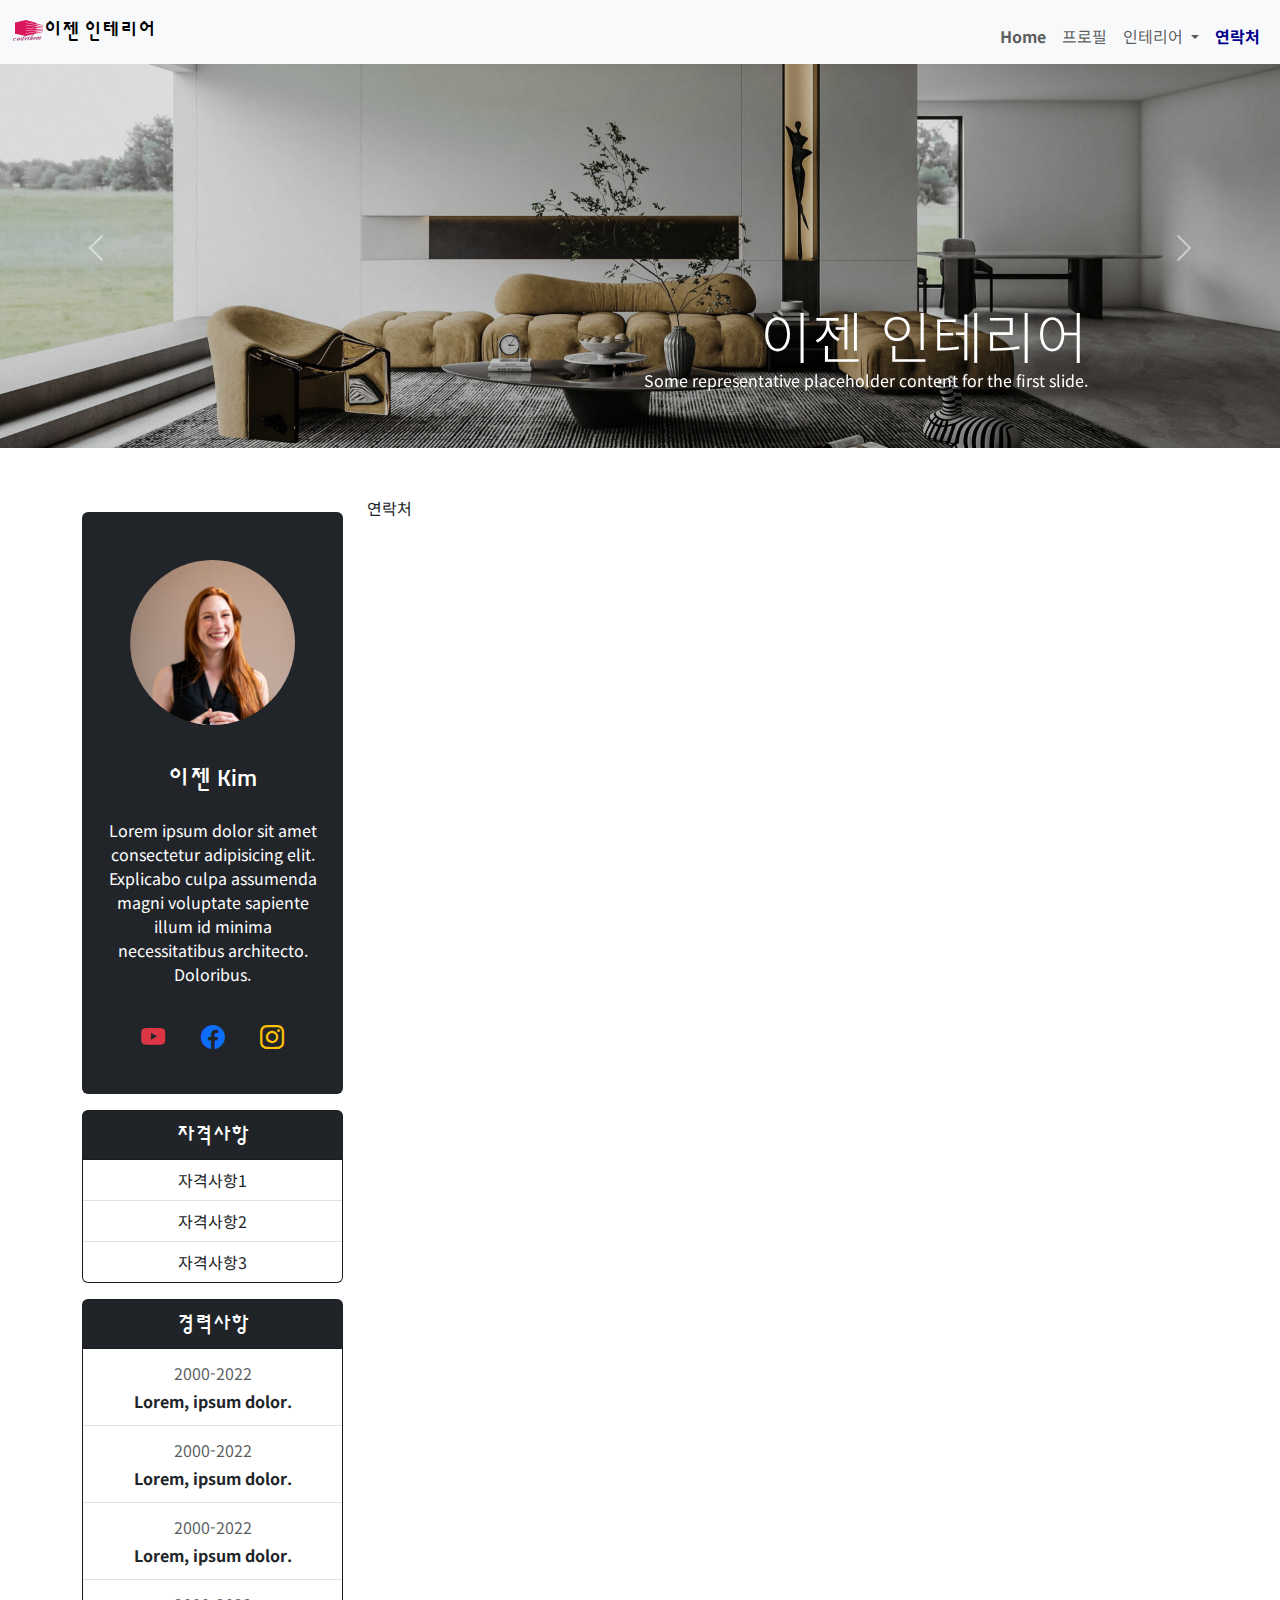
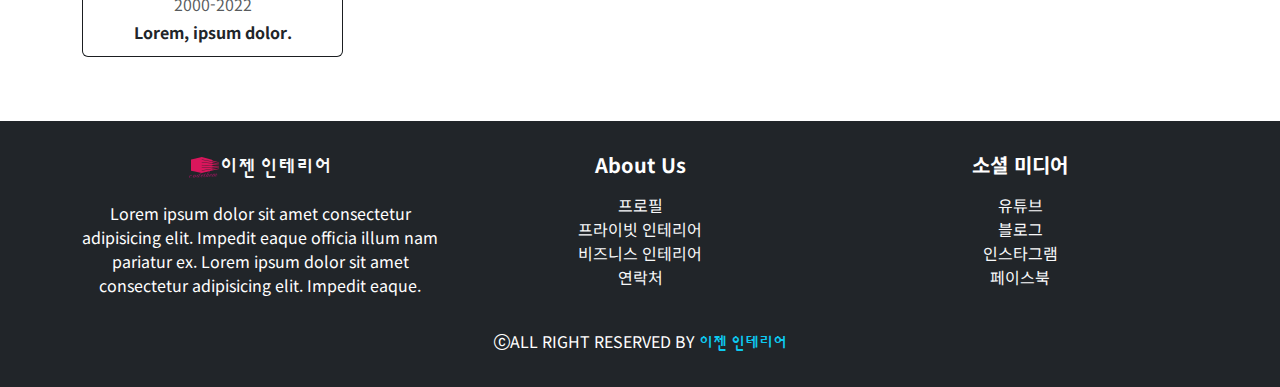
==== contact.html @ d4eebe7d "2024/04/24 부트스트랩코딩 index.html, business-interior.html, private-interior.html, profile.html" ====
<!DOCTYPE html>
<html lang="ko">
  <head>
    <meta charset="UTF-8" />
    <meta name="viewport" content="width=device-width, initial-scale=1.0" />
    <title>Document</title>
    <link href="./css/bootstrap.min.css" rel="stylesheet" />
    <link href="./css/style.css" rel="stylesheet" />
    <link
      rel="stylesheet"
      href="https://cdn.jsdelivr.net/npm/bootstrap-icons@1.11.3/font/bootstrap-icons.min.css"
    />
  </head>
  <body>
    <!-- 네비 바 시작 -->
    <nav class="navbar navbar-expand-md bg-light fixed-top">
      <div class="container-fluid">
        <a href="index.html" class="logo-font navbar-brand"
          ><img src="./images/logo.png" alt="로고" />이젠 인테리어</a
        >
        <button
          class="navbar-toggler"
          type="button"
          data-bs-toggle="collapse"
          data-bs-target="#menubar"
          aria-controls="menubar"
          aria-expanded="false"
          aria-label="메뉴"
        >
          <span class="navbar-toggler-icon"></span>
        </button>
        <div class="collapse navbar-collapse" id="menubar">
          <ul class="navbar-nav ms-auto my-2 mb-md-0">
            <li class="nav-item">
              <a href="index.html" class="nav-link fw-bold">Home</a>
            </li>
            <li class="nav-item">
              <a class="nav-link" href="profile.html">프로필</a>
            </li>
            <li class="nav-item dropdown">
              <a
                class="nav-link dropdown-toggle"
                href="#"
                role="button"
                data-bs-toggle="dropdown"
                aria-expanded="false"
              >
                인테리어
              </a>
              <ul class="dropdown-menu">
                <li>
                  <a class="dropdown-item" href="private-interior.html"
                    >개인 공간</a
                  >
                </li>
                <li>
                  <a class="dropdown-item" href="business-interior.html"
                    >비즈니스 공간</a
                  >
                </li>
              </ul>
            </li>
            <li class="nav-item">
              <a class="nav-link active" aria-current="page" href="contact.html"
                >연락처</a
              >
            </li>
          </ul>
        </div>
      </div>
    </nav>
    <!-- 네비 바 끝 -->
    <!-- 해더 영역 시작 -->
    <header>
      <div id="headerCarousel" class="carousel slide mt-5">
        <div class="carousel-inner">
          <div class="carousel-item active">
            <img src="./images/header1.jpg" class="d-block w-100" alt="배경" />
            <div class="carousel-caption">
              <h5 class="display-4 d-block mb-0">이젠 인테리어</h5>
              <p class="d-none d-sm-block">
                Some representative placeholder content for the first slide.
              </p>
            </div>
          </div>
          <div class="carousel-item active">
            <img src="./images/header2.jpg" class="d-block w-100" alt="배경" />
            <div class="carousel-caption text-md-start">
              <h5 class="display-4 d-block mb-0">이젠 인테리어</h5>
              <p class="d-none d-sm-block">
                Some representative placeholder content for the first slide.
              </p>
            </div>
          </div>
          <div class="carousel-item active">
            <img src="./images/header3.jpg" class="d-block w-100" alt="배경" />
            <div class="carousel-caption text-md-end">
              <h5 class="display-4 d-block mb-0">이젠 인테리어</h5>
              <p class="d-none d-sm-block">
                Some representative placeholder content for the first slide.
              </p>
            </div>
          </div>
          <div class="carousel-item active">
            <img src="./images/header4.jpg" class="d-block w-100" alt="배경" />
            <div class="carousel-caption text-md-start">
              <h5 class="display-4 d-block mb-0">이젠 인테리어</h5>
              <p class="d-none d-sm-block">
                Some representative placeholder content for the first slide.
              </p>
            </div>
          </div>
          <div class="carousel-item active">
            <img src="./images/header5.jpg" class="d-block w-100" alt="배경" />
            <div class="carousel-caption text-md-end">
              <h5 class="display-4 d-block mb-0">이젠 인테리어</h5>
              <p class="d-none d-sm-block">
                Some representative placeholder content for the first slide.
              </p>
            </div>
          </div>
        </div>
        <button
          class="carousel-control-prev"
          type="button"
          data-bs-target="#headerCarousel"
          data-bs-slide="prev"
        >
          <span class="carousel-control-prev-icon" aria-hidden="true"></span>
          <span class="visually-hidden">Previous</span>
        </button>
        <button
          class="carousel-control-next"
          type="button"
          data-bs-target="#headerCarousel"
          data-bs-slide="next"
        >
          <span class="carousel-control-next-icon" aria-hidden="true"></span>
          <span class="visually-hidden">Next</span>
        </button>
      </div>
    </header>
    <!-- 해더 영역 끝 -->
    <!-- 메인섹션 시작 -->
    <main class="container my-5">
      <div class="row">
        <!-- 프로필바 섹션 시작-->
        <section class="col-md-5 col-lg-3">
          <div class="bg-dark text-center text-white rounded my-3 p-4">
            <img
              src="./images/main-profile.jpg"
              alt="메인 사진"
              class="rounded-circle img-fluid p-4"
            />
            <h2 class="py-3 fs-4">이젠 Kim</h2>
            <p>
              Lorem ipsum dolor sit amet consectetur adipisicing elit. Explicabo
              culpa assumenda magni voluptate sapiente illum id minima
              necessitatibus architecto. Doloribus.
            </p>
            <div class="d-flex justify-content-evenly fs-4 py-3">
              <a href="#" target="_blank" aria-label="유튜브"
                ><i class="bi bi-youtube text-danger"></i
              ></a>
              <a href="#" target="_blank" aria-label="페이스북"
                ><i class="bi bi-facebook text-primary"></i
              ></a>
              <a href="#" target="_blank" aria-label="인스타그램"
                ><i class="bi bi-instagram text-warning"></i
              ></a>
            </div>
          </div>
          <div class="card text-center bg-dark text-white">
            <div class="card-header">
              <h3 class="fs-5 m-1">자격사항</h3>
            </div>
            <ul class="list-group list-group-flush">
              <li class="list-group-item">자격사항1</li>
              <li class="list-group-item">자격사항2</li>
              <li class="list-group-item">자격사항3</li>
            </ul>
          </div>
          <div class="card text-center bg-dark text-white my-3">
            <div class="card-header">
              <h3 class="fs-5 m-1">경력사항</h3>
            </div>
            <ul class="list-group list-group-flush">
              <li class="list-group-item">
                <p class="text-muted m-1">2000-2022</p>
                <p class="fw-bold m-1">Lorem, ipsum dolor.</p>
              </li>
              <li class="list-group-item">
                <p class="text-muted m-1">2000-2022</p>
                <p class="fw-bold m-1">Lorem, ipsum dolor.</p>
              </li>
              <li class="list-group-item">
                <p class="text-muted m-1">2000-2022</p>
                <p class="fw-bold m-1">Lorem, ipsum dolor.</p>
              </li>
              <li class="list-group-item">
                <p class="text-muted m-1">2000-2022</p>
                <p class="fw-bold m-1">Lorem, ipsum dolor.</p>
              </li>
            </ul>
          </div>
        </section>
        <!-- 프로필바 섹션 끝-->
        <!-- 포트폴리오 섹션 시작-->
        <section class="col-md-7 col-lg-9">연락처</section>
        <!-- 포트폴리오 섹션 끝-->
      </div>
    </main>
    <!-- 메인섹션 끝 -->
    <!-- 푸터시작 -->
    <footer class="bg-dark text-white text-center py-3">
      <div class="container">
        <div class="row">
          <div class="col-md-4">
            <a
              href="index.html"
              class="logo-font link-light text-decoration-none fs-5"
              ><img src="./images/logo.png" alt="로고" class="my-3" />이젠
              인테리어</a
            >
            <p>
              Lorem ipsum dolor sit amet consectetur adipisicing elit. Impedit
              eaque officia illum nam pariatur ex. Lorem ipsum dolor sit amet
              consectetur adipisicing elit. Impedit eaque.
            </p>
          </div>
          <div class="col-md-4">
            <h5 class="fw-bold my-3">About Us</h5>
            <ul class="list-unstyled">
              <li>
                <a href="profile.html" class="link-light text-decoration-none"
                  >프로필</a
                >
              </li>
              <li>
                <a
                  href="private-interior.html"
                  class="link-light text-decoration-none"
                  >프라이빗 인테리어</a
                >
              </li>
              <li>
                <a
                  href="business-interior.html"
                  class="link-light text-decoration-none"
                  >비즈니스 인테리어</a
                >
              </li>
              <li>
                <a href="contact.html" class="link-light text-decoration-none"
                  >연락처</a
                >
              </li>
            </ul>
          </div>
          <div class="col-md-4">
            <h5 class="fw-bold my-3">소셜 미디어</h5>
            <ul class="list-unstyled">
              <li>
                <a href="#" class="link-light text-decoration-none">유튜브</a>
              </li>
              <li>
                <a href="#" class="link-light text-decoration-none">블로그</a>
              </li>
              <li>
                <a href="#" class="link-light text-decoration-none"
                  >인스타그램</a
                >
              </li>
              <li>
                <a href="#" class="link-light text-decoration-none">페이스북</a>
              </li>
            </ul>
          </div>
        </div>
        <p class="my-3">
          <i class="bi bi-c-circle"></i>ALL RIGHT RESERVED BY
          <span class="logo-font text-info">이젠 인테리어</span>
        </p>
      </div>
    </footer>
    <!-- 푸터 끝 -->
    <script src="./js/bootstrap.bundle.min.js"></script>
  </body>
</html>
---- css/style.css ----
@charset "utf-8";
@import url("https://fonts.googleapis.com/css2?family=Noto+Sans+KR:wght@100..900&family=Sunflower:wght@300;500;700&display=swap");

body {
  font-family: "Noto Sans KR", sans-serif;
}
h1,
h2,
h3,
h4,
.logo-font {
  font-family: "SunFlower", sans-serif;
}
/* 네비영역 */
.nav-link.active,
.nav-link:hover {
  color: darkblue !important;
  font-weight: bold;
}
/* 해더 영역 */
#headerCarousel img {
  filter: grayscale(50%);
}
#headerCarousel:hover img {
  filter: grayscale(0%);
}
/* 포트폴리오 영역 */
.card-img-top:hover {
  transition: transform 0.7s;
  cursor: pointer;
}
.card-img-top:hover {
  transform: scale(1.1);
}
/* 베너영역 */
.banner {
  background-image: url(../images/card-banner.jpg);
  background-size: cover;
  background-position: center top;
  background-attachment: fixed;
}
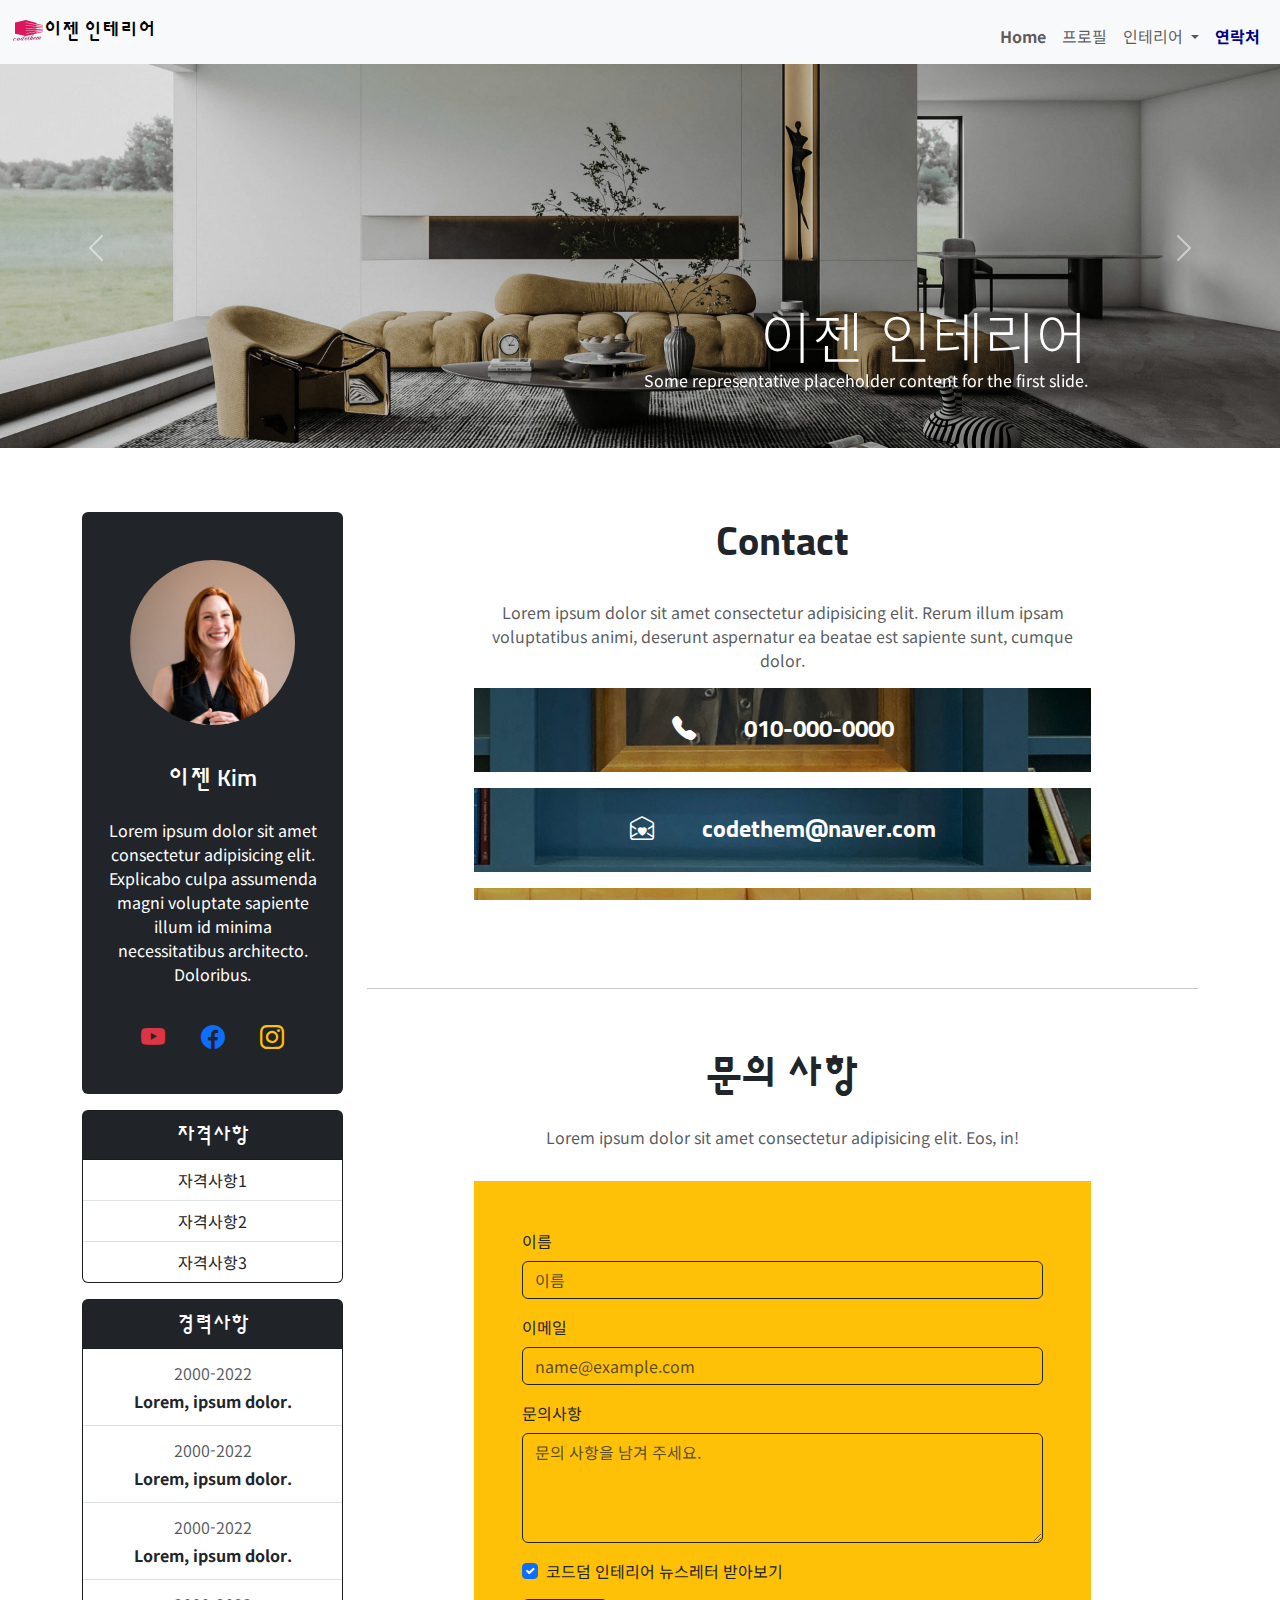
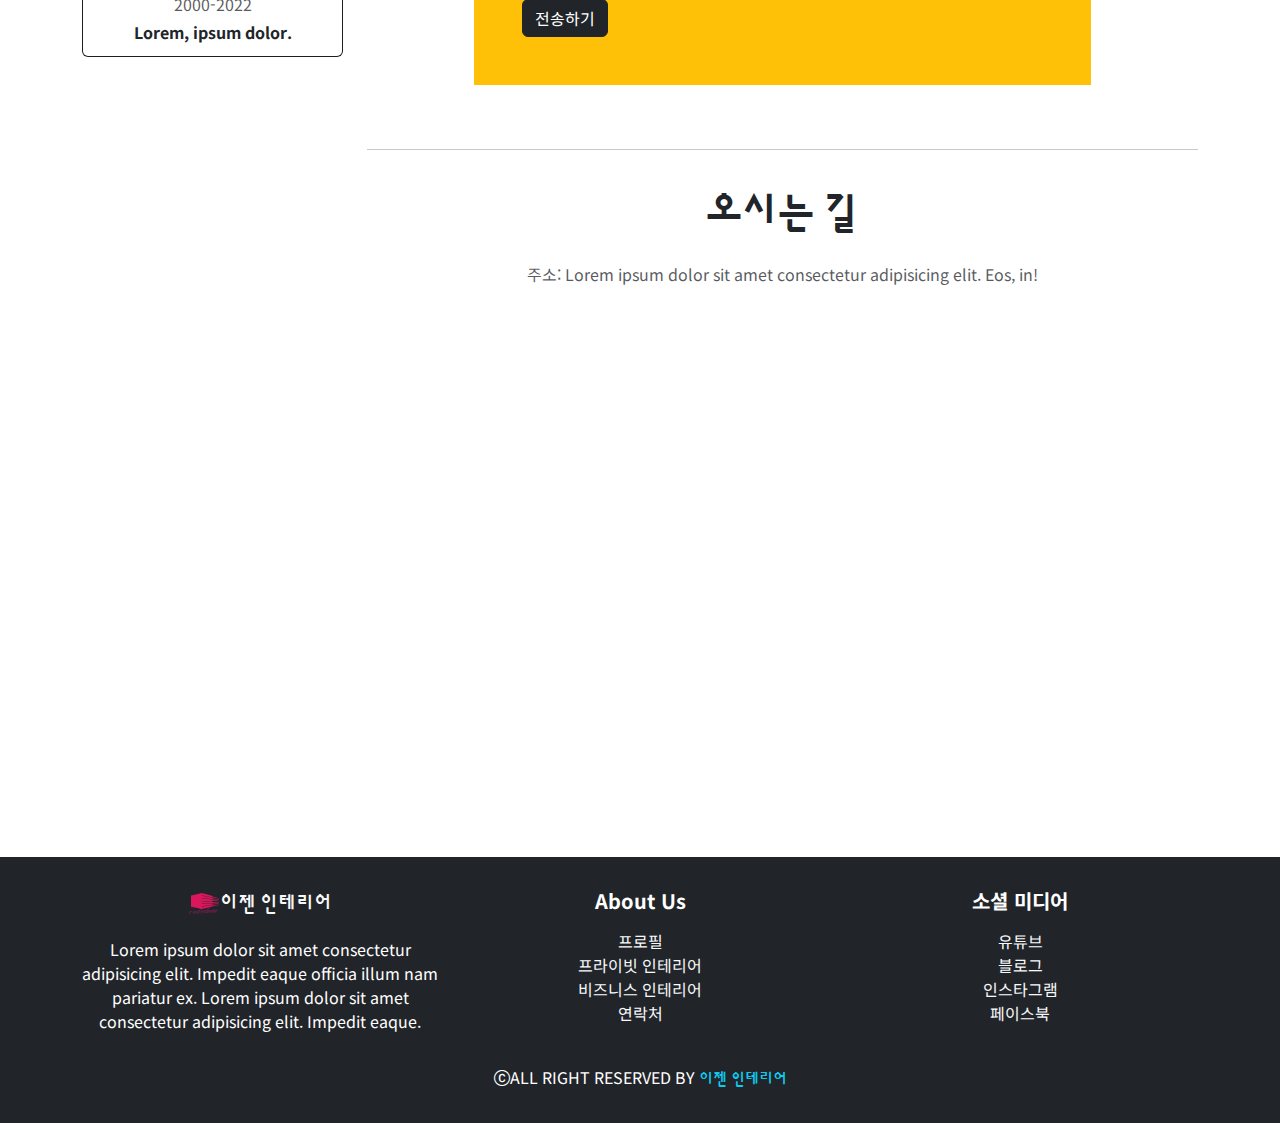
==== commit 88092883: "2024/04/25 부트스트랩 코딩 contact.html, style.css" ====
--- a/contact.html
+++ b/contact.html
@@ -145,7 +145,7 @@
     <main class="container my-5">
       <div class="row">
         <!-- 프로필바 섹션 시작-->
-        <section class="col-md-5 col-lg-3">
+        <section class="col-md-5 col-lg-3 order-md-1 order-2">
           <div class="bg-dark text-center text-white rounded my-3 p-4">
             <img
               src="./images/main-profile.jpg"
@@ -205,9 +205,117 @@
           </div>
         </section>
         <!-- 프로필바 섹션 끝-->
-        <!-- 포트폴리오 섹션 시작-->
-        <section class="col-md-7 col-lg-9">연락처</section>
-        <!-- 포트폴리오 섹션 끝-->
+        <!-- contact 섹션 시작-->
+        <section class="col-md-7 col-lg-9 order-md-2 order-1 text-center">
+          <!-- contact info 섹션 시작 -->
+          <section class="row">
+            <div class="col-lg-9 mx-auto">
+              <h1 class="fw-bold py-4">Contact</h1>
+              <p class="text-muted">
+                Lorem ipsum dolor sit amet consectetur adipisicing elit. Rerum
+                illum ipsam voluptatibus animi, deserunt aspernatur ea beatae
+                est sapiente sunt, cumque dolor.
+              </p>
+              <div class="contactInfo text-white py-4 mt-3">
+                <p class="logo-font fw-bold fs-4 mb-0">
+                  <i class="bi bi-telephone-fill me-3 me-lg-5"></i>010-000-0000
+                </p>
+              </div>
+              <div class="contactInfo text-white py-4 mt-3">
+                <p class="logo-font fw-bold fs-4 mb-0">
+                  <i class="bi bi-envelope-open-heart me-3 me-lg-5"></i
+                  >codethem@naver.com
+                </p>
+              </div>
+              <div class="contactInfo text-white py-4 mt-3">
+                <p class="logo-font fw-bold fs-4 mb-0">
+                  <i class="bi bi-shop me-3 me-lg-5"></i>지하철 8호선 모란역 2번
+                  출구
+                </p>
+              </div>
+            </div>
+          </section>
+          <!-- contact info 섹션 끝 -->
+          <hr />
+          <!-- 문의사항 시작 -->
+          <div class="row py-5">
+            <div class="col-lg-9 mx-auto">
+              <h2 class="fs-1 fw-bold">문의 사항</h2>
+              <p class="text-muted py-3">
+                Lorem ipsum dolor sit amet consectetur adipisicing elit. Eos,
+                in!
+              </p>
+              <form class="p-5 text-start bg-warning">
+                <div class="mb-3">
+                  <label for="exampleInputname1" class="form-label">이름</label>
+                  <input
+                    type="name"
+                    class="form-control border-dark bg-transparent"
+                    id="exampleInputname1"
+                    placeholder="이름"
+                  />
+                </div>
+                <div class="mb-3">
+                  <label for="exampleInputEmail1" class="form-label"
+                    >이메일</label
+                  >
+                  <input
+                    type="email"
+                    class="form-control border-dark bg-transparent"
+                    id="exampleInputEmail1"
+                    aria-describedby="emailHelp"
+                    placeholder="name@example.com"
+                  />
+                </div>
+                <div class="mb-3">
+                  <label for="exampleFormControlTextarea1" class="form-label"
+                    >문의사항</label
+                  >
+                  <textarea
+                    class="form-control border-dark bg-transparent"
+                    id="exampleFormControlTextarea1"
+                    cols="30"
+                    rows="4"
+                    placeholder="문의 사항을 남겨 주세요."
+                  ></textarea>
+                </div>
+
+                <div class="mb-3 form-check">
+                  <input
+                    type="checkbox"
+                    class="form-check-input"
+                    id="exampleCheck1"
+                    checked
+                  />
+                  <label class="form-check-label" for="exampleCheck1"
+                    >코드덤 인테리어 뉴스레터 받아보기</label
+                  >
+                </div>
+                <button type="submit" class="btn btn-dark">전송하기</button>
+              </form>
+            </div>
+          </div>
+          <!-- 문의사항 끝 -->
+          <hr />
+          <!-- 구글맵 섹션 시작 -->
+          <section class="py-4">
+            <h2 class="fs-1 fw-bold">오시는 길</h2>
+            <p class="text-muted py-3">
+              주소: Lorem ipsum dolor sit amet consectetur adipisicing elit.
+              Eos, in!
+            </p>
+            <div class="ratio ratio-16x9">
+              <iframe
+                src="https://www.google.com/maps/embed?pb=!1m18!1m12!1m3!1d3168.186120350312!2d127.12712117640137!3d37.43270773178991!2m3!1f0!2f0!3f0!3m2!1i1024!2i768!4f13.1!3m3!1m2!1s0x357ca883df7418d1%3A0x1e9926ba0f71d15c!2z7J207KCgSVTsu7Ttk6jthLDslYTsubTrjbDrr7g!5e0!3m2!1sko!2skr!4v1714009763878!5m2!1sko!2skr"
+                allowfullscreen=""
+                loading="lazy"
+                referrerpolicy="no-referrer-when-downgrade"
+              ></iframe>
+            </div>
+          </section>
+          <!-- 구글맵 섹션 끝 -->
+        </section>
+        <!-- contact 섹션 끝-->
       </div>
     </main>
     <!-- 메인섹션 끝 -->
--- a/css/style.css
+++ b/css/style.css
@@ -39,3 +39,11 @@
   background-position: center top;
   background-attachment: fixed;
 }
+/* contact info 영역 */
+.contactInfo {
+  background-image: linear-gradient(rgba(0, 0, 0, 0.5), rgba(0, 0, 0, 0.2)),
+    url(../images/contact-bg.jpg);
+  background-size: cover;
+  background-position: center top;
+  background-attachment: fixed;
+}
